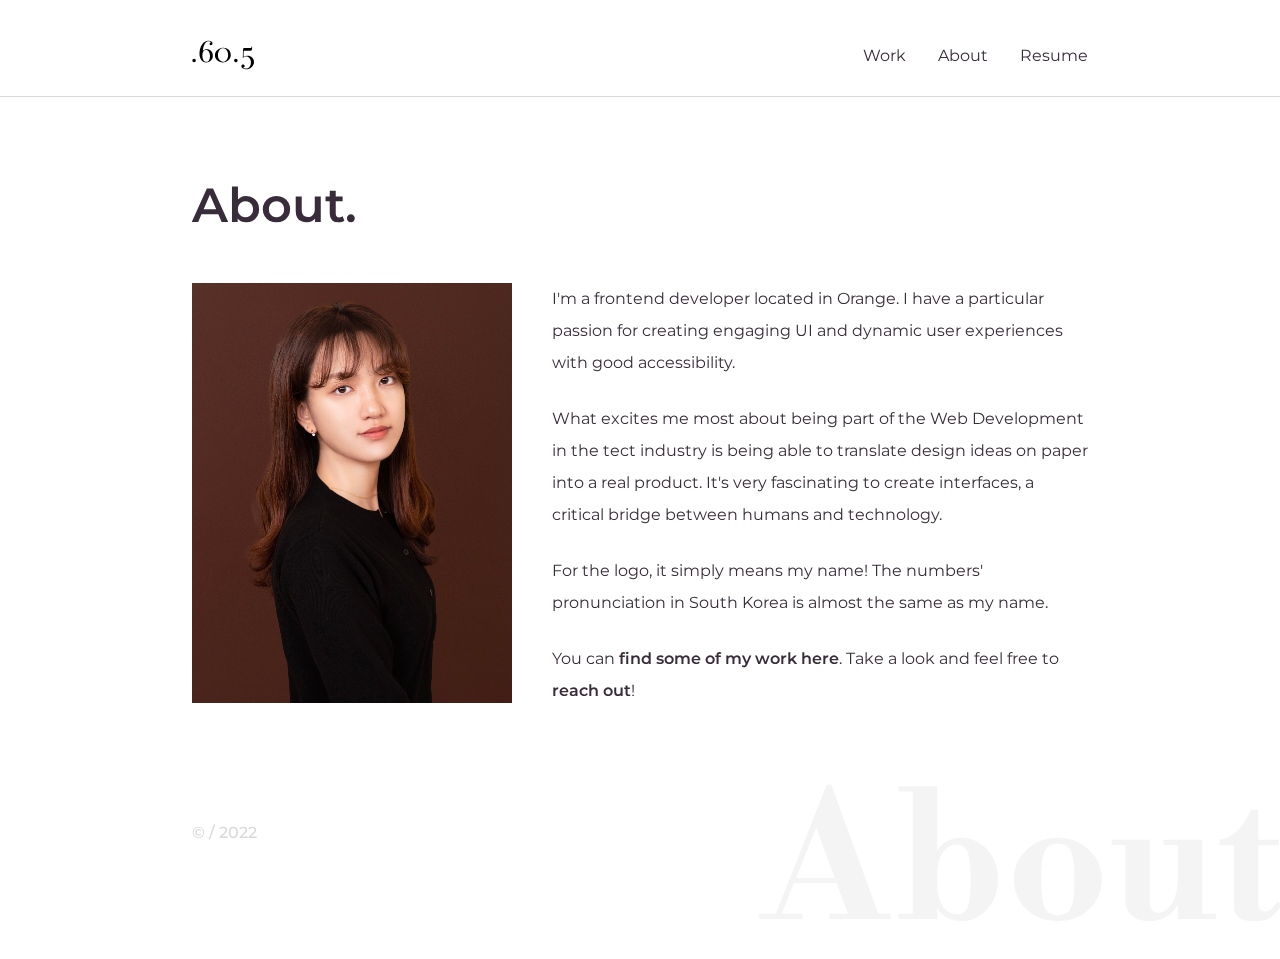
==== about.html @ afb206d0 "first commit" ====
<!DOCTYPE html>
<html lang="en">
  <head>
    <meta charset="UTF-8" />
    <meta http-equiv="X-UA-Compatible" content="IE=edge" />
    <meta name="viewport" content="width=device-width, initial-scale=1.0" />
    <title>Yoo Keoung Oh</title>

    <!-- homepage icon -->
    <link rel="stylesheet" href="/css/animation.css" />
    <link rel="icon" type="image/svg" href="images/logo-icon.svg" />

    <!-- stylesheets -->
    <link rel="stylesheet" href="css/styles.css" />
    <link rel="stylesheet" href="css/about.css" />
  </head>
  <body>
    <header class="primary-header container flex">
      <div class="navbar__logo">
        <a href="/index.html"><img src="images/logo.svg" alt="Logo" /></a>
      </div>
      <button class="mobile-nav-toggle" aria-controls="primary-navigation">
        <span class="sr-only" aria-expanded="false">Menu</span>
      </button>

      <nav>
        <ul
          id="primary-navigation"
          class="primary-navigation underline-indicators collaspe flex"
        >
          <li class="text-dark fs-400" id="work">
            <a href="/work.html">Work</a>
          </li>
          <li class="text-dark fs-400" id="about">
            <a href="/about.html">About</a>
          </li>
          <li class="text-dark fs-400" id="resume">
            <a href="/resume.html">Resume</a>
          </li>
        </ul>
      </nav>
    </header>
    <div class="primary-header__line"></div>

    <main class="container">
      <div class="main__title">
        <h1 class="fs-700 fw-600">About.</h1>
      </div>

      <div class="main__content grid-container--about">
        <div class="main__profile-img">
          <img src="/images/profileImage.jpg" alt="Profile Image" />
        </div>

        <div class="main__profile-text flow">
          <p>
            I'm a frontend developer located in Orange. I have a particular
            passion for creating engaging UI and dynamic user experiences with
            good accessibility.
          </p>
          <p>
            What excites me most about being part of the Web Development in the
            tect industry is being able to translate design ideas on paper into
            a real product. It's very fascinating to create interfaces, a
            critical bridge between humans and technology.
          </p>

          <p>
            For the logo, it simply means my name! The numbers' pronunciation in
            South Korea is almost the same as my name.
          </p>

          <p>
            You can
            <a href="/work.html" class="highlight">find some of my work here</a
            >. Take a look and feel free to
            <a href="" class="highlight">reach out</a>!
          </p>
        </div>
      </div>
    </main>

    <footer>
      <div class="footer container flex-row">
        <p class="footer__copy-right">&copy; / 2022</p>
      </div>
    </footer>

    <div
      class="overlay-msg ff-bodoni fs-900 text-overlay poping overlay-msg--about"
    >
      About
    </div>
  </body>
</html>
---- css/animation.css ----
.blink:nth-child(2n-1) {
  --delay: 0;
}
.blink:nth-child(2n) {
  --delay: 4;
}
.blink:nth-child(3n) {
  --delay: 1;
}
.blink:nth-child(10n) {
  --delay: 10;
}
.blink:nth-child(5n) {
  --delay: 3;
}
.blink:nth-child(7n) {
  --delay: 5;
}
.blink:nth-child(11n) {
  --delay: 7;
}
.blink:nth-child(13n) {
  --delay: 6;
}

.blink {
  animation: blinking 2s ease-out calc(var(--delay) * 150ms + 150ms) infinite;
}

.poping {
  animation: pop-up 0.5s cubic-bezier(0, 0, 0.76, 1.16) forwards;
}

@keyframes blinking {
  0% {
    color: var(--gray);
  }

  100% {
    color: var(--main-purple);
  }
}

@keyframes pop-up {
  from {
    opacity: 0;
    transform: scale(1.3);
  }
  to {
    transform: scale(1);
    opacity: 1;
  }
}
---- css/styles.css ----
@import url("https://fonts.googleapis.com/css2?family=Montserrat:wght@400;500;600;700;800&display=swap");
@import url("https://fonts.googleapis.com/css2?family=Libre+Bodoni:wght@400;500;700&display=swap");

*,
*::after,
*::before {
  padding: 0;
  margin: 0;
  box-sizing: border-box;
}

:root {
  /* primary colors */
  --main-purple: hsl(294, 30%, 42%);
  --sub-purple: hsl(295, 13%, 20%);

  /* netural colors */
  --gray: hsl(0, 0%, 85%);
  --overlay: rgba(217, 217, 217, 0.263);

  /* Colors */
  --clr-black: 0, 0, 0;
  --clr-purple: 294, 30%, 42%;
  --clr-dark-purple: 295, 13%, 20%;
  --clr-gray: 217, 217, 217;
  --clr-white: 0 0% 100%;

  /* Font size */
  --fs-900: clamp(6rem, 15vw + 1rem, 11rem);
  --fs-800: clamp(1.5rem, 5vw + 1rem, 4rem);
  --fs-700: 3rem;
  --fs-600: 2.5rem;
  --fs-500: 1.75rem;
  --fs-400: 1rem;
  --fs-300: 0.75rem;

  --fw-400: 400;
  --fw-500: 500;
  --fw-600: 600;
  --fw-700: 700;
  --fw-800: 800;

  /* Font families */
  --ff-mont: "Montserrat", sans-serif;
  --ff-bodoni: "Libre Bodoni", serif;

  /* letter Spacing */
  --spacing-2: 4px;
  --spacing-1: 2.5px;
}

@media (min-width: 35em) {
}

@media (min-width: 45em) {
  :root {
    --fs-700: 3rem;
    --fs-600: 2.5rem;
    --fs-500: 1.75rem;
    --fs-400: 1rem;
  }
}

body {
  font-family: var(--ff-mont);
  min-height: 100vh;
  color: hsl(var(--clr-dark-purple));
  font-size: var(--fs-400);
  line-height: 2;
  overflow-x: hidden;
}

input,
button {
  all: unset;
  font: inherit;
}

img {
  max-width: 100%;
  display: block;
}

a {
  text-decoration: none;
  color: inherit;
}

h1,
h2,
h3,
h4,
h5,
p {
  font-weight: 400;
}

/* remove animations for people who've turned them off */
@media (prefers-reduced-motion: reduce) {
  *,
  *::before,
  *::after {
    animation-duration: 0.01ms !important;
    animation-iteration-count: 1 !important;
    transition-duration: 0.01ms !important;
    scroll-behavior: auto !important;
  }
}

/* ------------------- */
/* Utility classes     */
/* ------------------- */

/* general */
.flex {
  display: flex;
  gap: var(--flex-gap, 2rem);
}

.grid-container {
  display: grid;
}

.grid {
  display: grid;
  grid-template-columns: repeat(2, minmax(auto, 30rem));
  column-gap: var(--col-gap, 3rem);
  row-gap: var(--row-gap, 3rem);
}

.container {
  width: 70%;
  max-width: 1008px;
  margin-inline: auto;
}

.sr-only {
  position: absolute;
  width: 1px;
  height: 1px;
  padding: 0;
  margin: -1px;
  overflow: hidden;
  clip: rect(0, 0, 0, 0);
  white-space: nowrap; /* added line */
  border: 0;
}

.flow > *:where(:not(:first-child)) {
  margin-top: var(--flow-space, 2rem);
}

.d-block {
  display: block;
}

/* colors */
.bg-purple {
  background-color: hsl(var(--clr-purple));
}
.bg-gray {
  background-color: rgb(var(--clr-gray));
}
.bg-overlay {
  background-color: rgba(var(--clr-gray), 0.3);
}

.bg-overlay--p {
  background-color: rgb(var(--clr-black), 0.2);
}

.bg-dark {
  background-color: hsl(var(--clr-dark-purple));
}

.bg-white {
  background-color: hsl(var(--clr-white));
}

.text-purple {
  color: hsl(var(--clr-purple));
}

.text-dark {
  color: hsl(var(--clr-dark-purple));
}

.text-gray {
  color: rgb(var(--clr-gray));
}

.text-white {
  color: hsl(var(--clr-white));
}

.text-overlay {
  color: rgba(var(--clr-gray), 0.3);
}

/* Typography */
.ff-mont {
  font-family: var(--ff-mont);
}

.ff-bodoni {
  font-family: var(--ff-bodoni);
}

.letter-spacing-1 {
  letter-spacing: 0.1rem;
}
.letter-spacing-2 {
  letter-spacing: 0.4rem;
}

.uppercase {
  text-transform: uppercase;
}

.capitalize {
  text-transform: capitalize;
}

.fs-900 {
  font-size: var(--fs-900);
}
.fs-800 {
  font-size: var(--fs-800);
}
.fs-700 {
  font-size: var(--fs-700);
}
.fs-600 {
  font-size: var(--fs-600);
}
.fs-500 {
  font-size: var(--fs-500);
}
.fs-400 {
  font-size: var(--fs-400);
}
.fs-300 {
  font-size: var(--fs-300);
}
.fs-200 {
  font-size: var(--fs-200);
}

.fs-900,
.fs-800,
.fs-700,
.fs-600 {
  line-height: 1.2;
}

.fw-700 {
  font-weight: var(--fw-700);
}

.fw-600 {
  font-weight: var(--fw-600);
}
.fw-500 {
  font-weight: var(--fw-500);
}
.fw-400 {
  font-weight: var(--fw-400);
}

.spacing-2 {
  letter-spacing: var(--spacing-2);
}

.spacing-1 {
  letter-spacing: var(--spacing-1);
}

.highlight {
  font-weight: 600;
  cursor: pointer;
  transition: all ease-in-out 0.3s;
}

.highlight:hover {
  color: var(--main-purple);
}

.flex-row {
  display: flex;
  align-items: center;
  justify-content: space-between;
}

.primary-header {
  background: #fff;
  padding: 2.5rem 0 1.5rem 0;
  justify-content: space-between;
}

.primary-header__line {
  height: 1px;
  width: 100%;
  background: rgb(var(--clr-gray));
}

.navbar__toggler {
  width: 2.5rem;
  display: none;
}

.primary-navigation {
  list-style: none;
}

.mobile-nav-toggle {
  display: none;
}

@media (max-width: 35rem) {
  .primary-navigation {
    position: fixed;
    z-index: 1000;
    inset: 0 0 0 20%;
    box-shadow: 0.5em 0 1em 1em rgba(var(--clr-gray), 0.3);
    background: hsl(var(--clr-white));
    padding: min(5rem, 10vh) 2rem;
    place-items: center;
    flex-direction: column;
    transform: translateX(100%);
    transition: transform ease-in-out 0.4s;
  }

  .primary-navigation[data-visible="true"] {
    transform: translateX(0%);
  }

  .mobile-nav-toggle {
    display: block;
    position: absolute;
    z-index: 2000;
    right: 1rem;
    top: 2rem;
    background: transparent;
    background-image: url(/images/hamburger-menu.svg);
    background-repeat: no-repeat;
    border: 0;
    width: 2rem;
    aspect-ratio: 1;
  }
}

.underline-indicators > * {
  cursor: pointer;
  position: relative;
}

.underline-indicators > *::after {
  content: "";
  position: absolute;
  height: 0.1rem;
  background: var(--main-purple);
  border-radius: 10rem;
  width: 50%;
  left: 50%;
  transform: translateX(-50%);
  bottom: calc(-0.3rem);
  opacity: 0;
}

.underline-indicators > *:hover::after,
.underline-indicators > *:focus::after,
.underline-indicators > .active::after {
  opacity: 1;
}

.underline-indicators > *:hover,
.underline-indicators > *:focus,
.underline-indicators > .active {
  color: hsl(var(--clr-purple));
}

/* Main Section */

main {
  padding-top: 5rem;
}

.main__title {
  margin-bottom: 3rem;
}

.main__welcome-msg {
  font-weight: 400;
}

.main__content > p {
  width: 80%;
}

.overlay-msg {
  font-weight: 700;
  position: fixed;
  z-index: -1;
}

.overlay-msg--homepage {
  bottom: -8%;
  left: 0;
}

.main__more-btn {
  position: relative;
}

/* .main__more-btn::after {
  content: "";
  position: absolute;
  height: 0.1rem;
  background: var(--main-purple);
  border-radius: 10rem;
  width: 4rem;
  left: 0;
  bottom: calc(-0.3rem);
  opacity: 0;

  transition: opacity ease-out 0.2s;
}

.main__more-btn:hover::after {
  opacity: 1;
} */

.footer {
  padding: 6.875rem 0;
}

.footer__copy-right {
  color: var(--gray);
  font-weight: 500;
}

.btn {
  cursor: pointer;
  display: inline-block;
}

.btn::after {
  visibility: hidden;
  border: 1px solid hsl(var(--clr-purple));
  bottom: 0px;
  content: "";
  display: block;
  margin: 0 auto;
  position: relative;
  transition: all 0.25s ease-in-out;
  width: 0;
}

.btn:hover::after {
  visibility: visible;
  border-color: hsl(var(--clr-purple));
  transition: width 0.3s ease-in-out;
  width: 100%;
}

.btn:hover::before {
  bottom: auto;
  top: 0;
  width: 100%;
}

.btn:hover,
.btn:focus {
  letter-spacing: var(--spacing-2);
  color: hsl(var(--clr-purple));
  font-weight: var(--fw-500);
}
---- css/about.css ----
@import url("https://fonts.googleapis.com/css2?family=Libre+Bodoni:wght@400;600&display=swap");
/* main {
  min-height: 88vh;
} */

.grid-container--about {
  display: grid;
  gap: var(--gap, 2.5rem);
}

@media (min-width: 68.75em) {
  .grid-container--about {
    grid-template-columns: clamp(15rem, 12.5rem + 10vw, 20rem) 1fr;
  }
}

@media (max-width: 68.749em) {
  .main__profile-img {
    width: clamp(12.5rem, 10rem + 16vw, 20rem);
    aspect-ratio: 1;
    border-radius: 100%;
    overflow: hidden;
  }
}

.main__profile-text.flow {
  --flow-space: 1.5em;
}

.overlay-msg--about {
  bottom: -8%;
  right: 0;
}
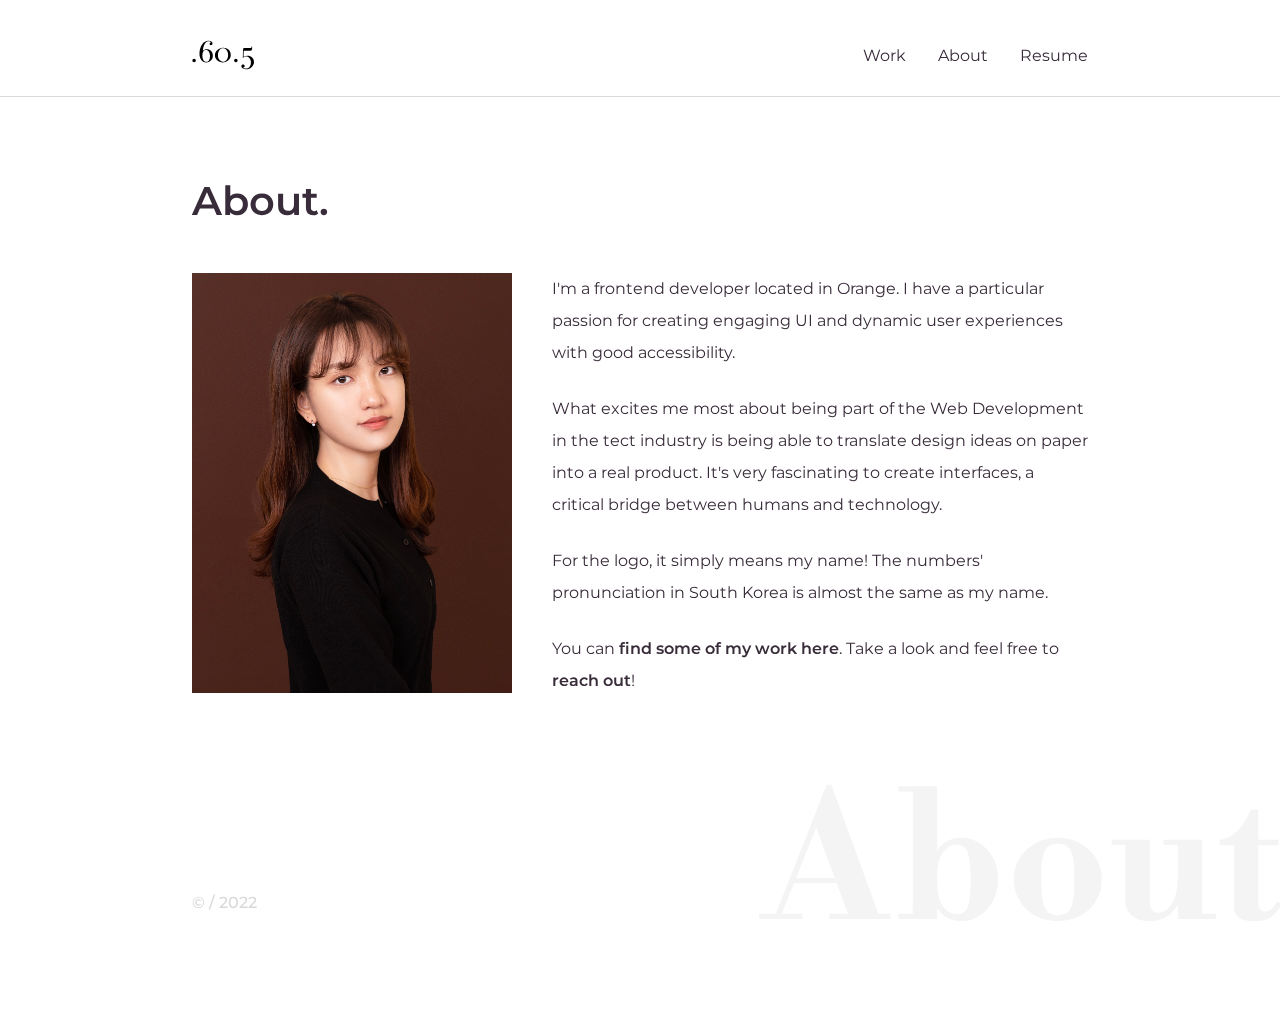
==== commit bf90dfff: "Changed layouts" ====
--- a/about.html
+++ b/about.html
@@ -44,7 +44,7 @@
 
     <main class="container">
       <div class="main__title">
-        <h1 class="fs-700 fw-600">About.</h1>
+        <h1 class="fs-600 fw-600">About.</h1>
       </div>
 
       <div class="main__content grid-container--about">
@@ -91,5 +91,6 @@
     >
       About
     </div>
+    <script src="script.js"></script>
   </body>
 </html>
--- a/css/styles.css
+++ b/css/styles.css
@@ -27,9 +27,9 @@
 
   /* Font size */
   --fs-900: clamp(6rem, 15vw + 1rem, 11rem);
-  --fs-800: clamp(1.5rem, 5vw + 1rem, 4rem);
-  --fs-700: 3rem;
-  --fs-600: 2.5rem;
+  --fs-800: clamp(1.25rem, 2vw + 1rem, 4rem);
+  --fs-700: 2.5rem;
+  --fs-600: 2rem;
   --fs-500: 1.75rem;
   --fs-400: 1rem;
   --fs-300: 0.75rem;
@@ -47,9 +47,6 @@
   /* letter Spacing */
   --spacing-2: 4px;
   --spacing-1: 2.5px;
-}
-
-@media (min-width: 35em) {
 }
 
 @media (min-width: 45em) {
@@ -132,6 +129,12 @@
   width: 70%;
   max-width: 1008px;
   margin-inline: auto;
+}
+
+@media (max-width: 35em) {
+  .container {
+    width: 80vw;
+  }
 }
 
 .sr-only {
@@ -251,6 +254,12 @@
 .fs-700,
 .fs-600 {
   line-height: 1.2;
+}
+
+@media (max-width: 45em) {
+  .fs-800 {
+    line-height: 2;
+  }
 }
 
 .fw-700 {
@@ -382,11 +391,22 @@
 /* Main Section */
 
 main {
-  padding-top: 5rem;
+  padding-top: 2rem;
+  margin-bottom: 5rem;
 }
 
 .main__title {
-  margin-bottom: 3rem;
+  margin-bottom: 2.5rem;
+}
+
+@media (min-width: 35em) {
+  main {
+    padding-top: 5rem;
+  }
+
+  .main__title {
+    margin-bottom: 3rem;
+  }
 }
 
 .main__welcome-msg {
@@ -411,24 +431,6 @@
 .main__more-btn {
   position: relative;
 }
-
-/* .main__more-btn::after {
-  content: "";
-  position: absolute;
-  height: 0.1rem;
-  background: var(--main-purple);
-  border-radius: 10rem;
-  width: 4rem;
-  left: 0;
-  bottom: calc(-0.3rem);
-  opacity: 0;
-
-  transition: opacity ease-out 0.2s;
-}
-
-.main__more-btn:hover::after {
-  opacity: 1;
-} */
 
 .footer {
   padding: 6.875rem 0;
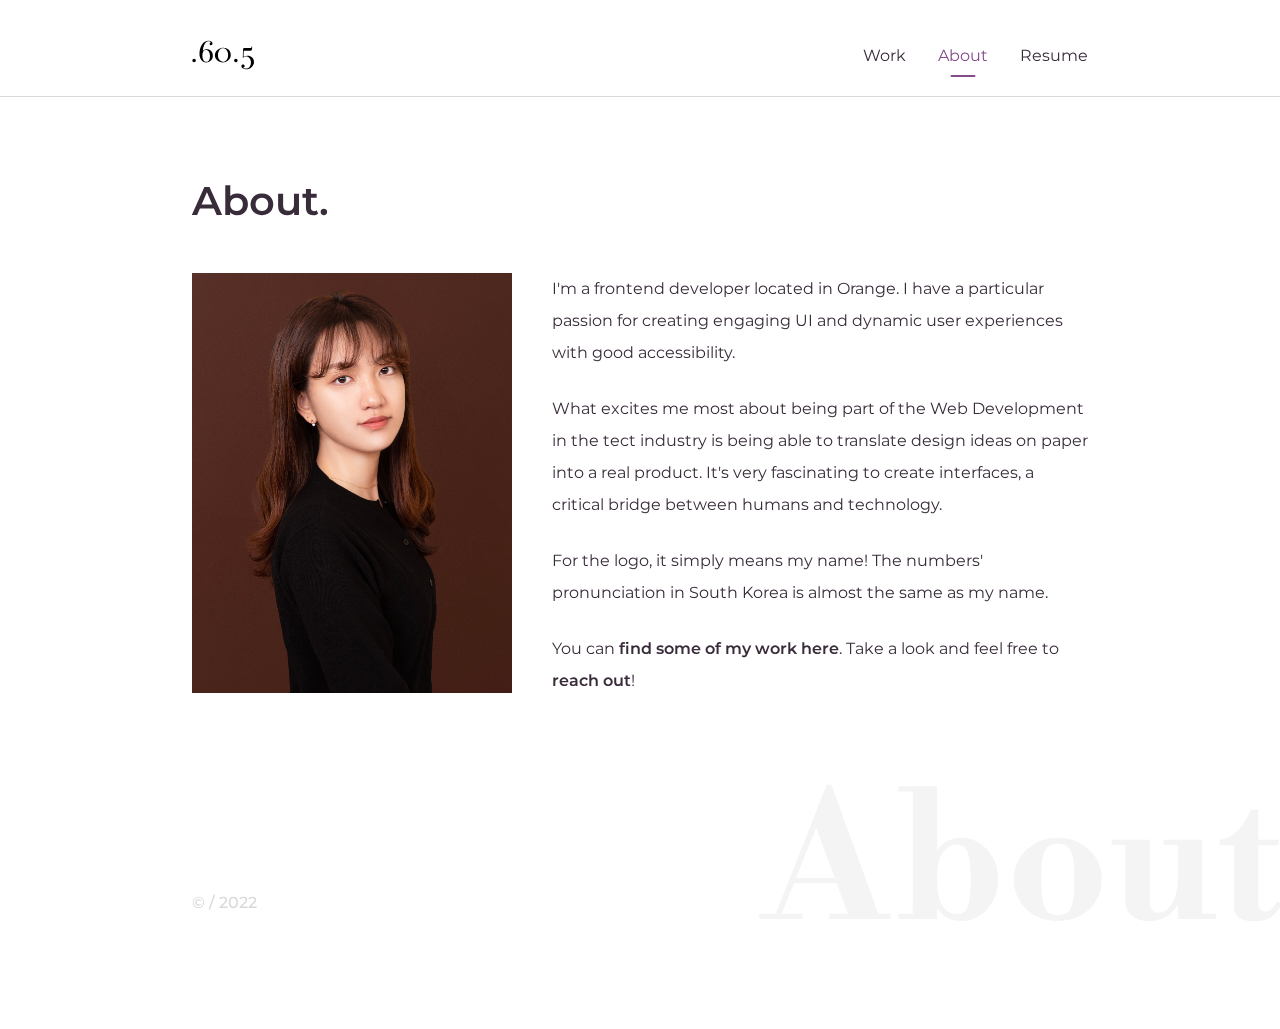
==== commit cf59a3ba: "Fixed nav" ====
--- a/about.html
+++ b/about.html
@@ -31,7 +31,7 @@
           <li class="text-dark fs-400" id="work">
             <a href="/work.html">Work</a>
           </li>
-          <li class="text-dark fs-400" id="about">
+          <li class="text-dark fs-400 active" id="about">
             <a href="/about.html">About</a>
           </li>
           <li class="text-dark fs-400" id="resume">
--- a/css/styles.css
+++ b/css/styles.css
@@ -332,7 +332,7 @@
     inset: 0 0 0 20%;
     box-shadow: 0.5em 0 1em 1em rgba(var(--clr-gray), 0.3);
     background: hsl(var(--clr-white));
-    padding: min(5rem, 10vh) 2rem;
+    padding: min(10rem, 18vh) 2rem;
     place-items: center;
     flex-direction: column;
     transform: translateX(100%);
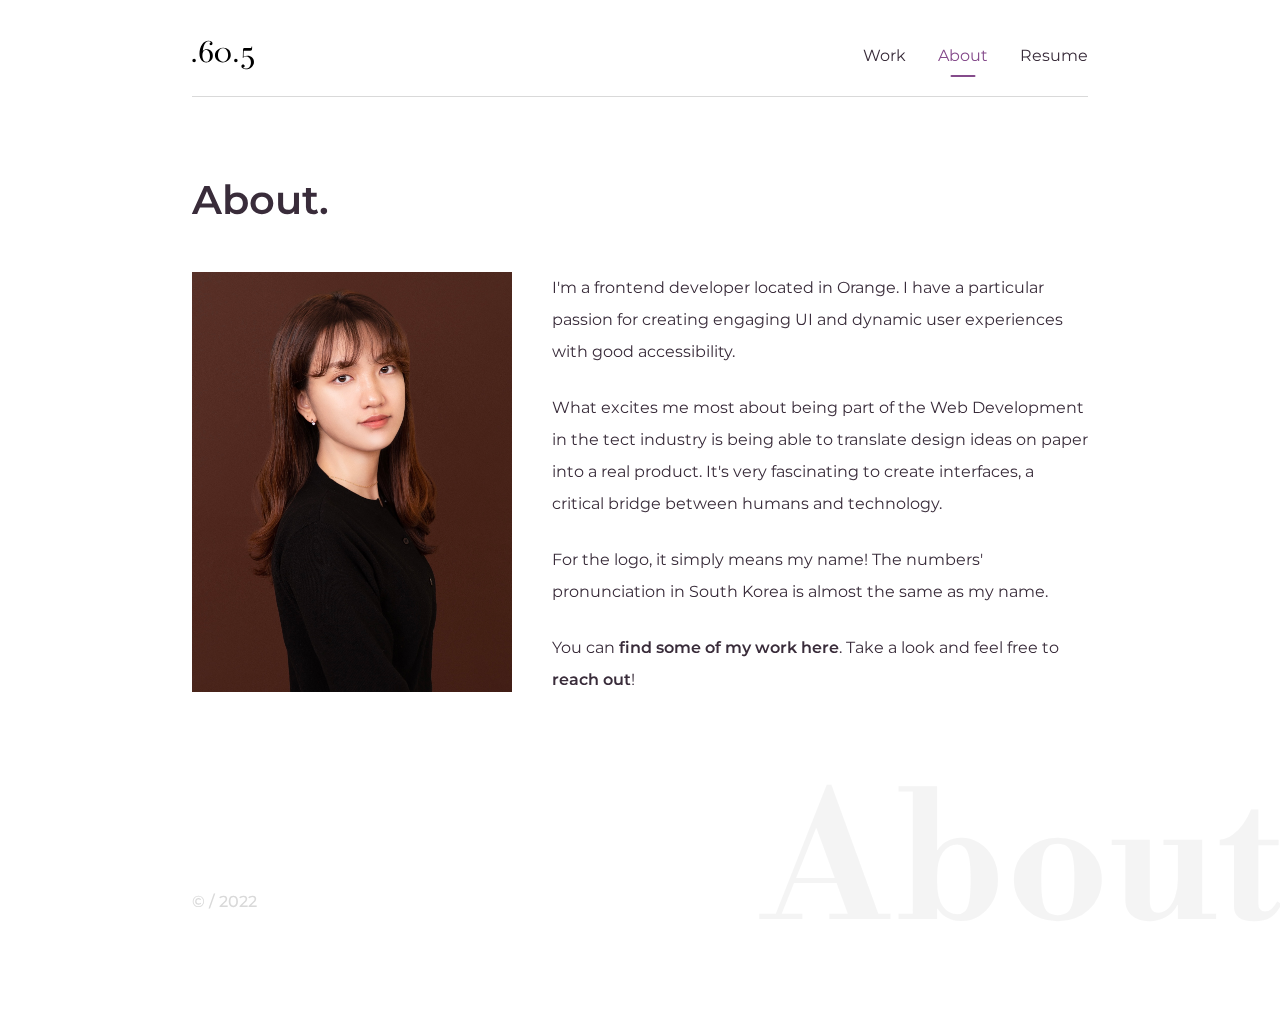
==== commit 76fae907: "Update project" ====
--- a/about.html
+++ b/about.html
@@ -40,7 +40,6 @@
         </ul>
       </nav>
     </header>
-    <div class="primary-header__line"></div>
 
     <main class="container">
       <div class="main__title">
--- a/css/styles.css
+++ b/css/styles.css
@@ -301,15 +301,18 @@
 }
 
 .primary-header {
+  position: relative;
   background: #fff;
   padding: 2.5rem 0 1.5rem 0;
   justify-content: space-between;
 }
 
-.primary-header__line {
-  height: 1px;
-  width: 100%;
-  background: rgb(var(--clr-gray));
+.primary-header::after {
+  content: "";
+  position: absolute;
+  inset: 100% 0 5px 0;
+
+  border-bottom: 1px solid rgb(var(--clr-gray));
 }
 
 .navbar__toggler {
@@ -395,7 +398,8 @@
   margin-bottom: 5rem;
 }
 
-.main__title {
+.main__title,
+.project__title {
   margin-bottom: 2.5rem;
 }
 
@@ -404,7 +408,8 @@
     padding-top: 5rem;
   }
 
-  .main__title {
+  .main__title,
+  .project__title {
     margin-bottom: 3rem;
   }
 }
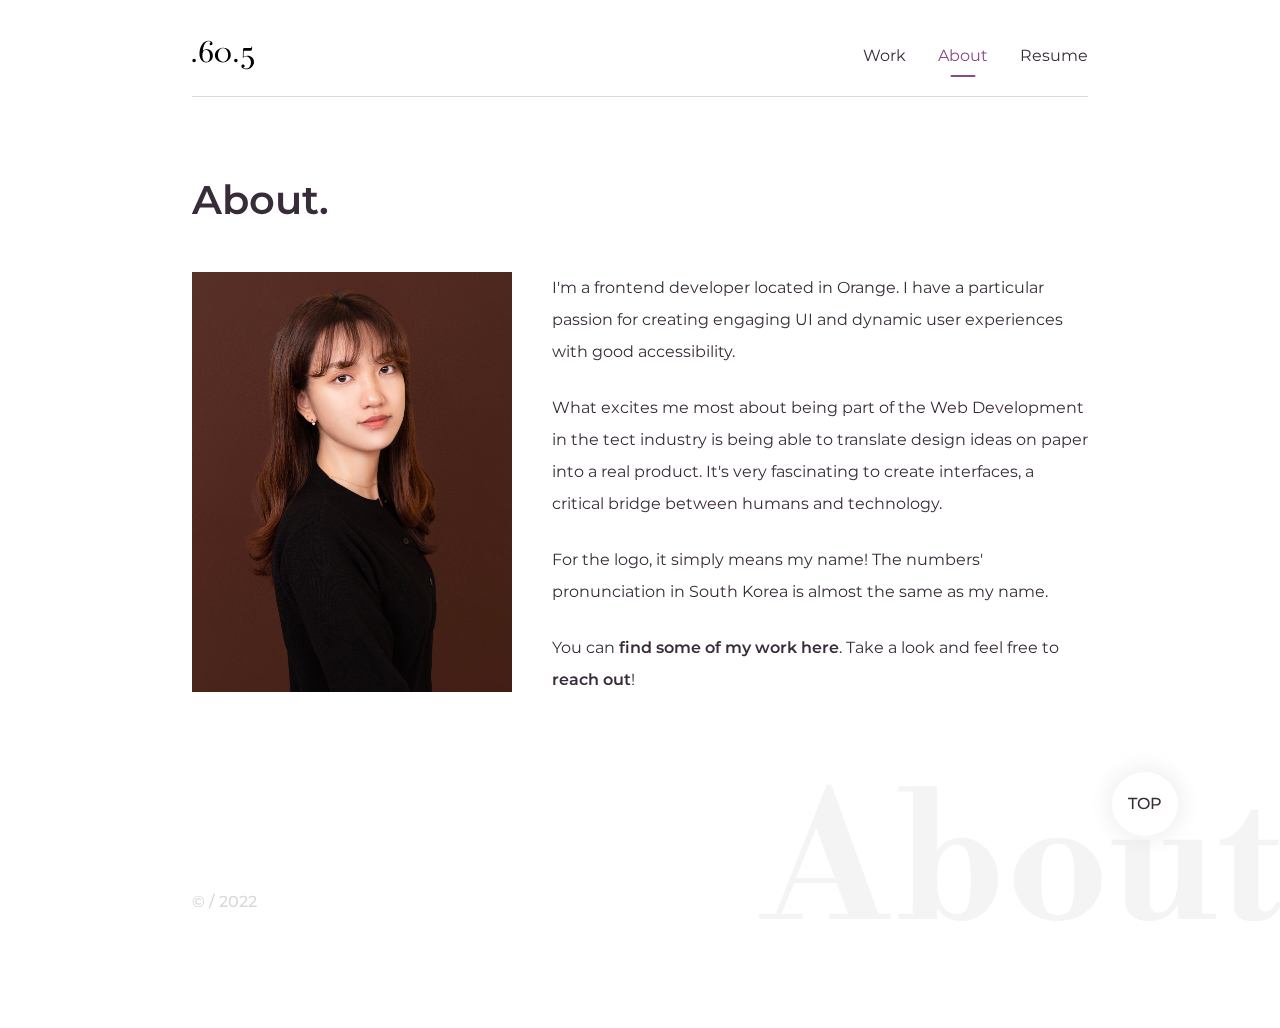
==== commit e67b3f90: "Added jump-to-top" ====
--- a/about.html
+++ b/about.html
@@ -90,6 +90,10 @@
     >
       About
     </div>
+
+    <p class="jump-to-top fw-500">
+      <a href="#">TOP</a>
+    </p>
     <script src="script.js"></script>
   </body>
 </html>
--- a/css/styles.css
+++ b/css/styles.css
@@ -311,7 +311,6 @@
   content: "";
   position: absolute;
   inset: 100% 0 5px 0;
-
   border-bottom: 1px solid rgb(var(--clr-gray));
 }
 
@@ -347,12 +346,13 @@
   }
 
   .mobile-nav-toggle {
+    cursor: pointer;
     display: block;
-    position: absolute;
+    position: fixed;
     z-index: 2000;
-    right: 1rem;
+    right: 10vw;
     top: 2rem;
-    background: transparent;
+    background-color: hsl(var(--clr-white));
     background-image: url(/images/hamburger-menu.svg);
     background-repeat: no-repeat;
     border: 0;
@@ -391,6 +391,23 @@
   color: hsl(var(--clr-purple));
 }
 
+.jump-to-top {
+  position: fixed;
+  right: 8vw;
+  bottom: 4rem;
+  padding: 1em;
+  background-color: hsl(var(--clr-white));
+  border-radius: 50%;
+  transition: all ease-in-out 0.2s;
+  color: hsl(var(--clr-dark-purple));
+  box-shadow: 0 0 1em 0.5em rgba(var(--clr-gray), 0.3);
+}
+
+.jump-to-top:hover {
+  background-color: hsl(var(--clr-dark-purple));
+  color: hsl(var(--clr-white));
+}
+
 /* Main Section */
 
 main {
@@ -398,8 +415,7 @@
   margin-bottom: 5rem;
 }
 
-.main__title,
-.project__title {
+.main__title {
   margin-bottom: 2.5rem;
 }
 
@@ -408,8 +424,7 @@
     padding-top: 5rem;
   }
 
-  .main__title,
-  .project__title {
+  .main__title {
     margin-bottom: 3rem;
   }
 }
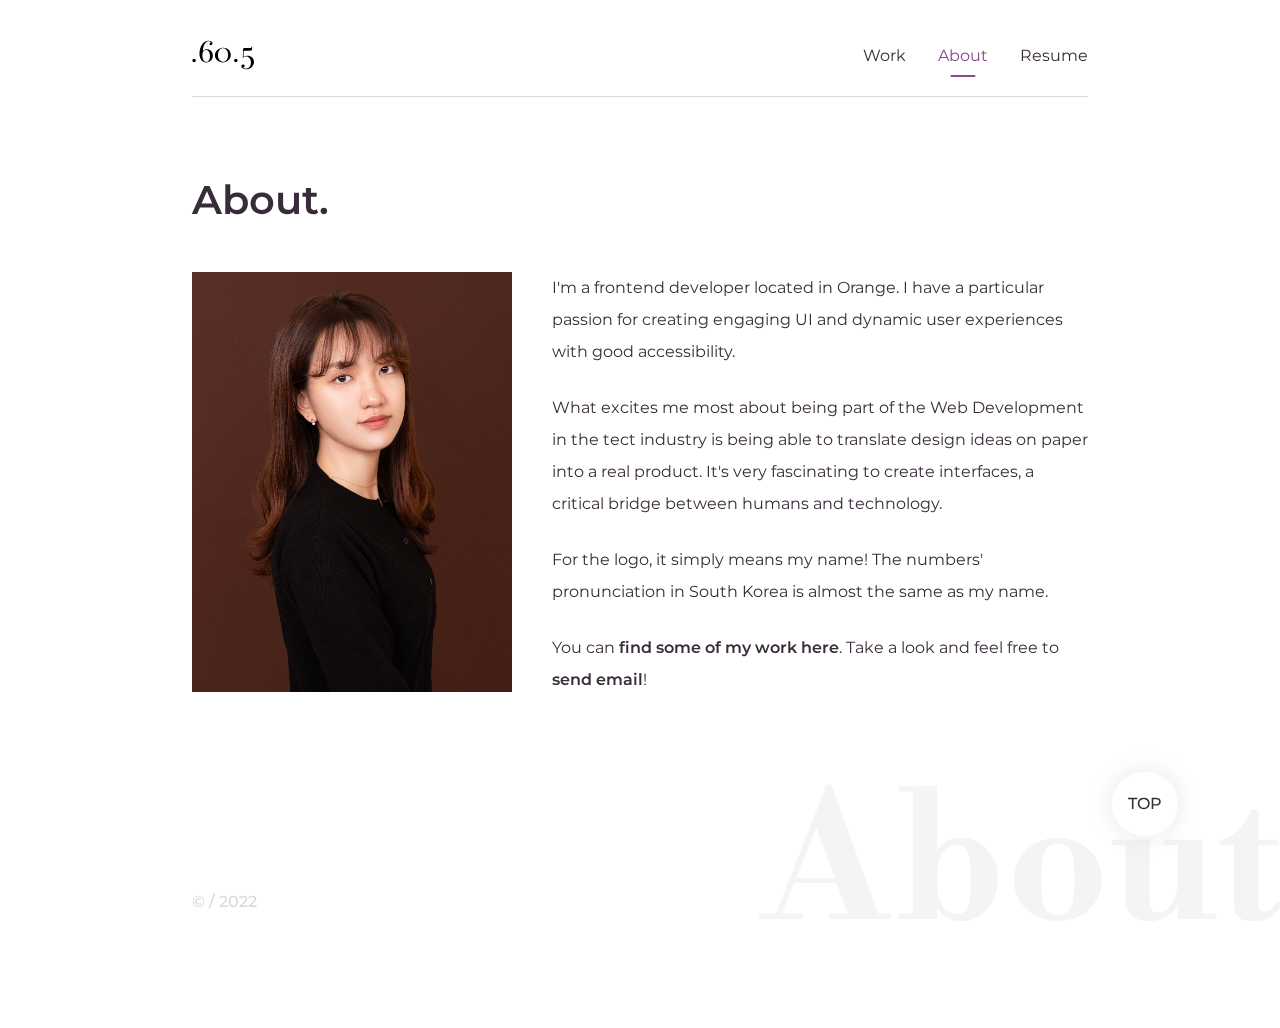
==== commit ffc63199: "Update a proj" ====
--- a/about.html
+++ b/about.html
@@ -73,7 +73,7 @@
             You can
             <a href="/work.html" class="highlight">find some of my work here</a
             >. Take a look and feel free to
-            <a href="" class="highlight">reach out</a>!
+            <a href="mailto: yookoh@gmail.com" class="highlight">send email</a>!
           </p>
         </div>
       </div>
--- a/css/styles.css
+++ b/css/styles.css
@@ -27,7 +27,7 @@
 
   /* Font size */
   --fs-900: clamp(6rem, 15vw + 1rem, 11rem);
-  --fs-800: clamp(1.25rem, 2vw + 1rem, 4rem);
+  --fs-800: calc(1.5rem + 4vw);
   --fs-700: 2.5rem;
   --fs-600: 2rem;
   --fs-500: 1.75rem;
@@ -52,6 +52,7 @@
 @media (min-width: 45em) {
   :root {
     --fs-700: 3rem;
+    --fs-800: 4rem;
     --fs-600: 2.5rem;
     --fs-500: 1.75rem;
     --fs-400: 1rem;
